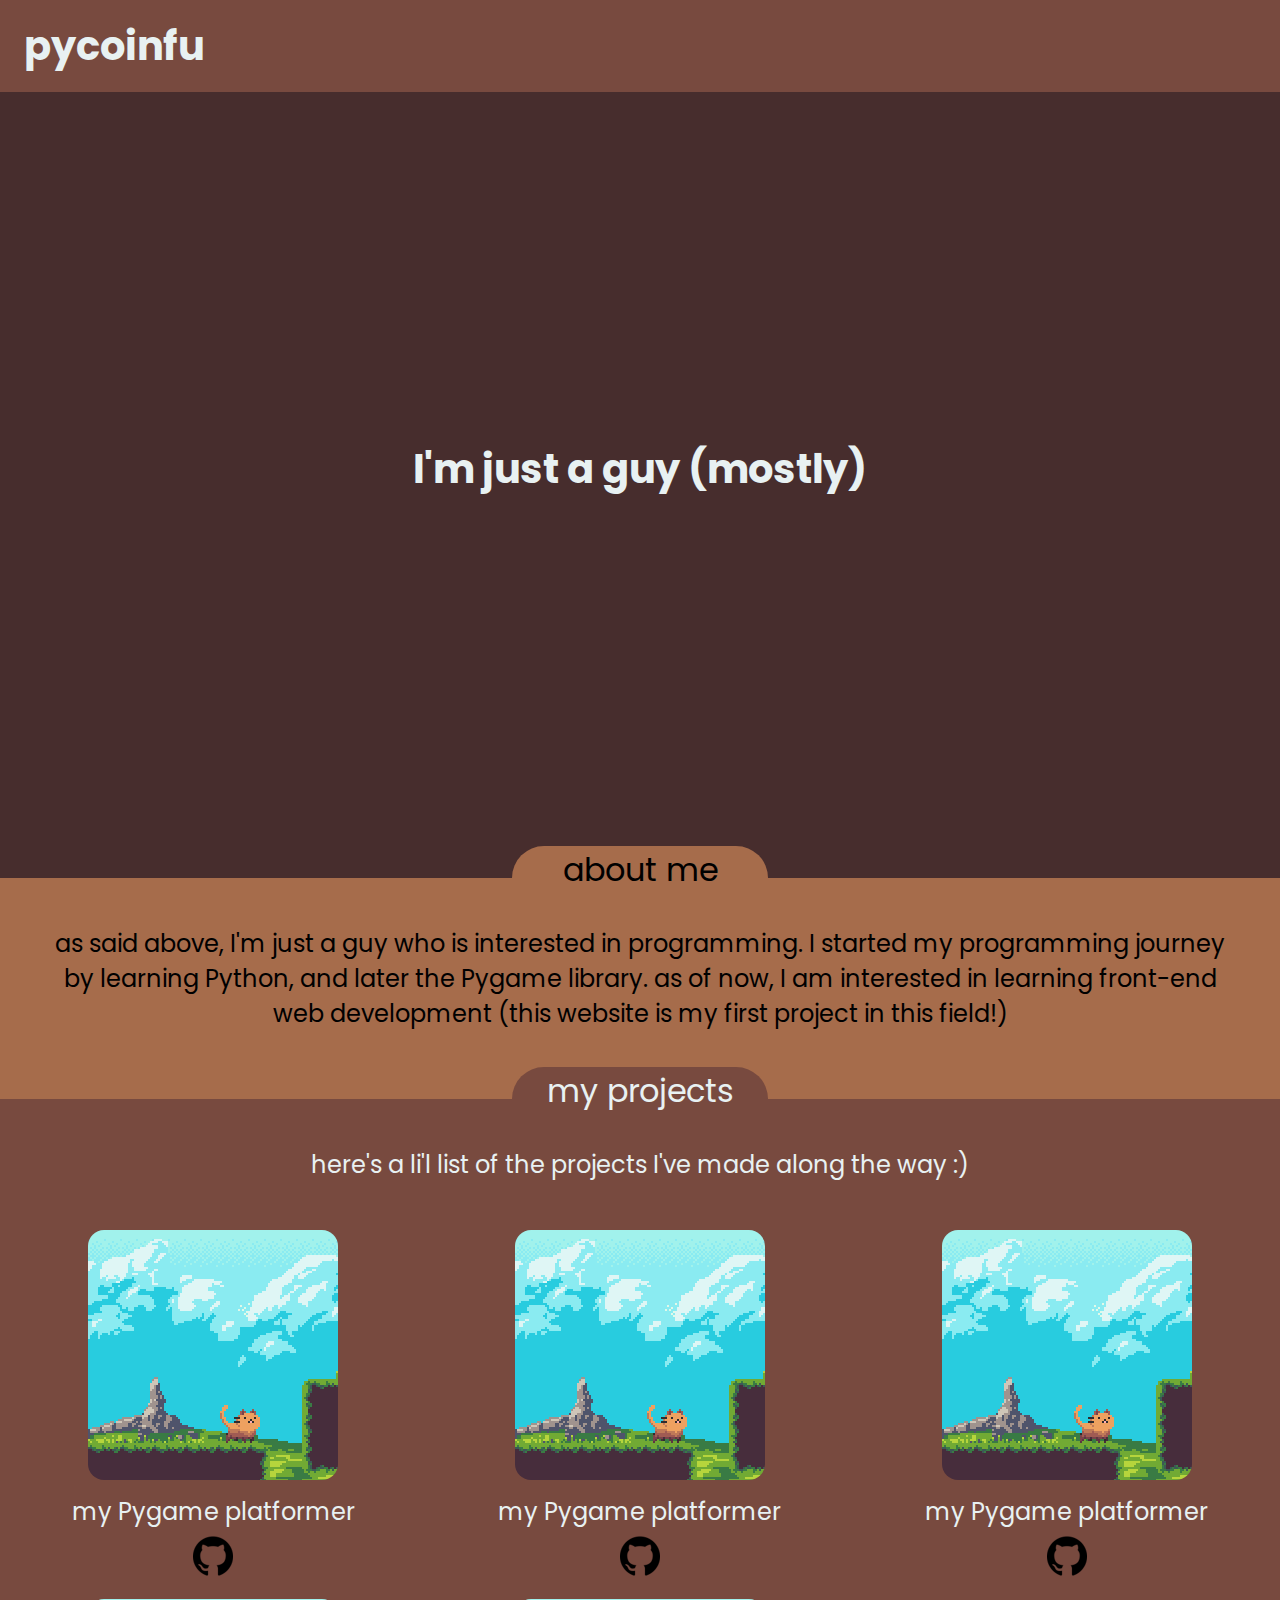
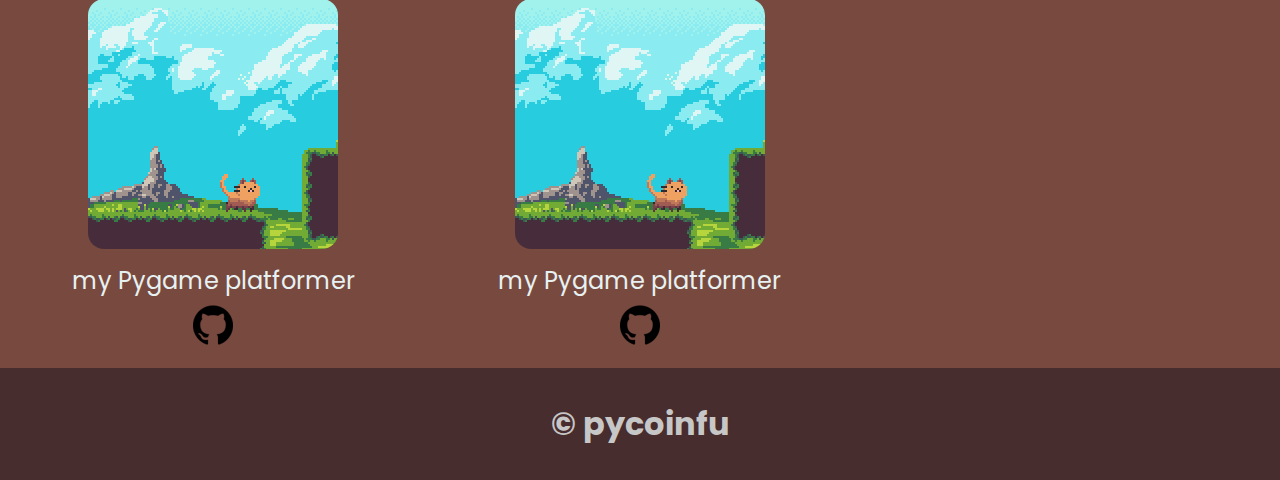
==== index.html @ e481c590 "final" ====
<!DOCTYPE html>
<html lang="en">
<head>
    <meta charset="UTF-8">
    <meta http-equiv="X-UA-Compatible" content="IE=edge">
    <meta name="viewport" content="width=device-width, initial-scale=1.0">
    <meta property="og:title" content="pycoinfu">
    <meta property="og:type" content="website">
    <meta property="og:url" content="http://disa.nekkl.org">
    <meta property="og:description" content="my personal website">
    <meta name="theme-color" content="#c3073f">
    <title>pycoinfu</title>
    <link rel="stylesheet" href="css/style.css">
</head>
<body>
    <section class="navbar">
        <div class="container">
            <a href="#" class="logo">pycoinfu</a>
        </div>
    </section>

    <section class="hero">
        <h1 class="hero-text">I'm just a guy (mostly)</h1>
    </section>

    <section class="about-me">
        <div class="section-header about-me-header">
            about me
        </div>
        <p class="about-me-text">
            as said above, I'm just a guy who is interested in programming.
            I started my programming journey by learning Python, and later the Pygame library.
            as of now, I am interested in learning front-end web development
            (this website is my first project in this field!)
        </p>
    </section>

    <section class="projects">
        <div class="section-header projects-header">
            my projects
        </div>
        <p class="projects-text">
            here's a li'l list of the projects I've made along the way :)
        </p>
        <ul class="project-list">
            <div class="project">
                <li>
                    <img class="project-image" src="assets/pygame-platformer.png" alt="Screenshot of pygame platformer">
                    <div class="project-title">my Pygame platformer</div>
                    <a href="https://github.com/pycoinfu/pygame_platformer">
                        <img class="github" src="assets/github.png" alt="Pygame Platformer on GitHub">
                    </a>
                    </div>
                </li>
            </div>
            <div class="project">
                <li>
                    <img class="project-image" src="assets/pygame-platformer.png" alt="Screenshot of pygame platformer">
                    <div class="project-title">my Pygame platformer</div>
                    <a href="https://github.com/pycoinfu/pygame_platformer">
                        <img class="github" src="assets/github.png" alt="Pygame Platformer on GitHub">
                    </a>
                </li>
            </div>
            <div class="project">
                <li>
                    <img class="project-image" src="assets/pygame-platformer.png" alt="Screenshot of pygame platformer">
                    <div class="project-title">my Pygame platformer</div>
                    <a href="https://github.com/pycoinfu/pygame_platformer">
                        <img class="github" src="assets/github.png" alt="Pygame Platformer on GitHub">
                    </a>
                </li>
            </div>
            <div class="project">
                <li>
                    <img class="project-image" src="assets/pygame-platformer.png" alt="Screenshot of pygame platformer">
                    <div class="project-title">my Pygame platformer</div>
                    <a href="https://github.com/pycoinfu/pygame_platformer">
                        <img class="github" src="assets/github.png" alt="Pygame Platformer on GitHub">
                    </a>
                </li>
            </div>
            <div class="project">
                <li>
                    <img class="project-image" src="assets/pygame-platformer.png" alt="Screenshot of pygame platformer">
                    <div class="project-title">my Pygame platformer</div>
                    <a href="https://github.com/pycoinfu/pygame_platformer">
                        <img class="github" src="assets/github.png" alt="Pygame Platformer on GitHub">
                    </a>
                </li>
            </div>
        </ul>
    </section>

    <section class="footer">
        <h1 class="footer-copyright">© pycoinfu</h1>
    </section>
</body>
</html>
---- css/style.css ----
@import url("https://fonts.googleapis.com/css2?family=Poppins:wght@400;700&display=swap");
:root {
  --background-color: #472D2D;
  --navbar-color: #784A3F;
  --text-color: #E8F1F2;
  --about-me-background-color: #A66C4B;
  --about-me-text-color: #000000;
  --projects-background-color: #784A3F;
  --projects-text-color: #E8F1F2;
  --footer-background-color: #472D2D;
  --footer-text-color: #c7c7c7;
}

body {
  background: var(--background-color);
  margin: 0;
  font-family: "Poppins";
}

body::-webkit-scrollbar {
  display: none;
}

section.navbar {
  background-color: var(--navbar-color);
  padding: 1em;
}
section.navbar .logo {
  margin: 0.2em;
  color: var(--text-color);
  text-decoration: none;
  font-size: 2.5em;
  font-weight: bold;
}

section.hero {
  margin: 10em 0%;
  display: flex;
  justify-content: center;
}
section.hero .hero-text {
  text-align: center;
  color: var(--text-color);
  font-size: 2.5em;
}

.section-header {
  text-align: center;
  font-size: 2em;
  border-radius: 1em;
  margin: auto;
  margin-bottom: -2em;
  padding-bottom: 1.5em;
  width: 8em;
}

section.about-me .about-me-header {
  background: var(--about-me-background-color);
}
section.about-me .about-me-text {
  text-align: center;
  background-color: var(--about-me-background-color);
  margin: 0;
  padding: 2em;
  padding-bottom: 3.5em;
  font-size: 1.5em;
  margin-bottom: -2em;
}

section.projects {
  color: var(--projects-text-color);
}
section.projects .projects-header {
  background: var(--projects-background-color);
}
section.projects .projects-text {
  text-align: center;
  background-color: var(--projects-background-color);
  margin: 0;
  padding: 2em;
  font-size: 1.5em;
}
section.projects ul.project-list {
  margin: 0;
  padding: 0;
  background: var(--projects-background-color);
  list-style-type: none;
}
section.projects ul.project-list .project {
  text-align: center;
  padding-bottom: 1em;
  width: 100%;
}
section.projects ul.project-list .project img.project-image {
  border-radius: 1em;
  display: inline;
  margin-left: auto;
  margin-right: auto;
}
section.projects ul.project-list .project .project-title {
  font-size: 1.5em;
  text-align: center;
  padding: 0.3em 0;
}
section.projects ul.project-list .project .github {
  display: inline;
}

section.footer {
  background: var(--footer-background-color);
  text-align: center;
  color: var(--footer-text-color);
}
section.footer .footer-copyright {
  margin: 0;
  padding: 1em;
}

@media (min-width: 596px) and (orientation: landscape) {
  ul.project-list {
    display: grid;
    grid-template-columns: repeat(3, 1fr);
  }
  section.hero {
    margin: 20em 0;
  }
}/*# sourceMappingURL=style.css.map */
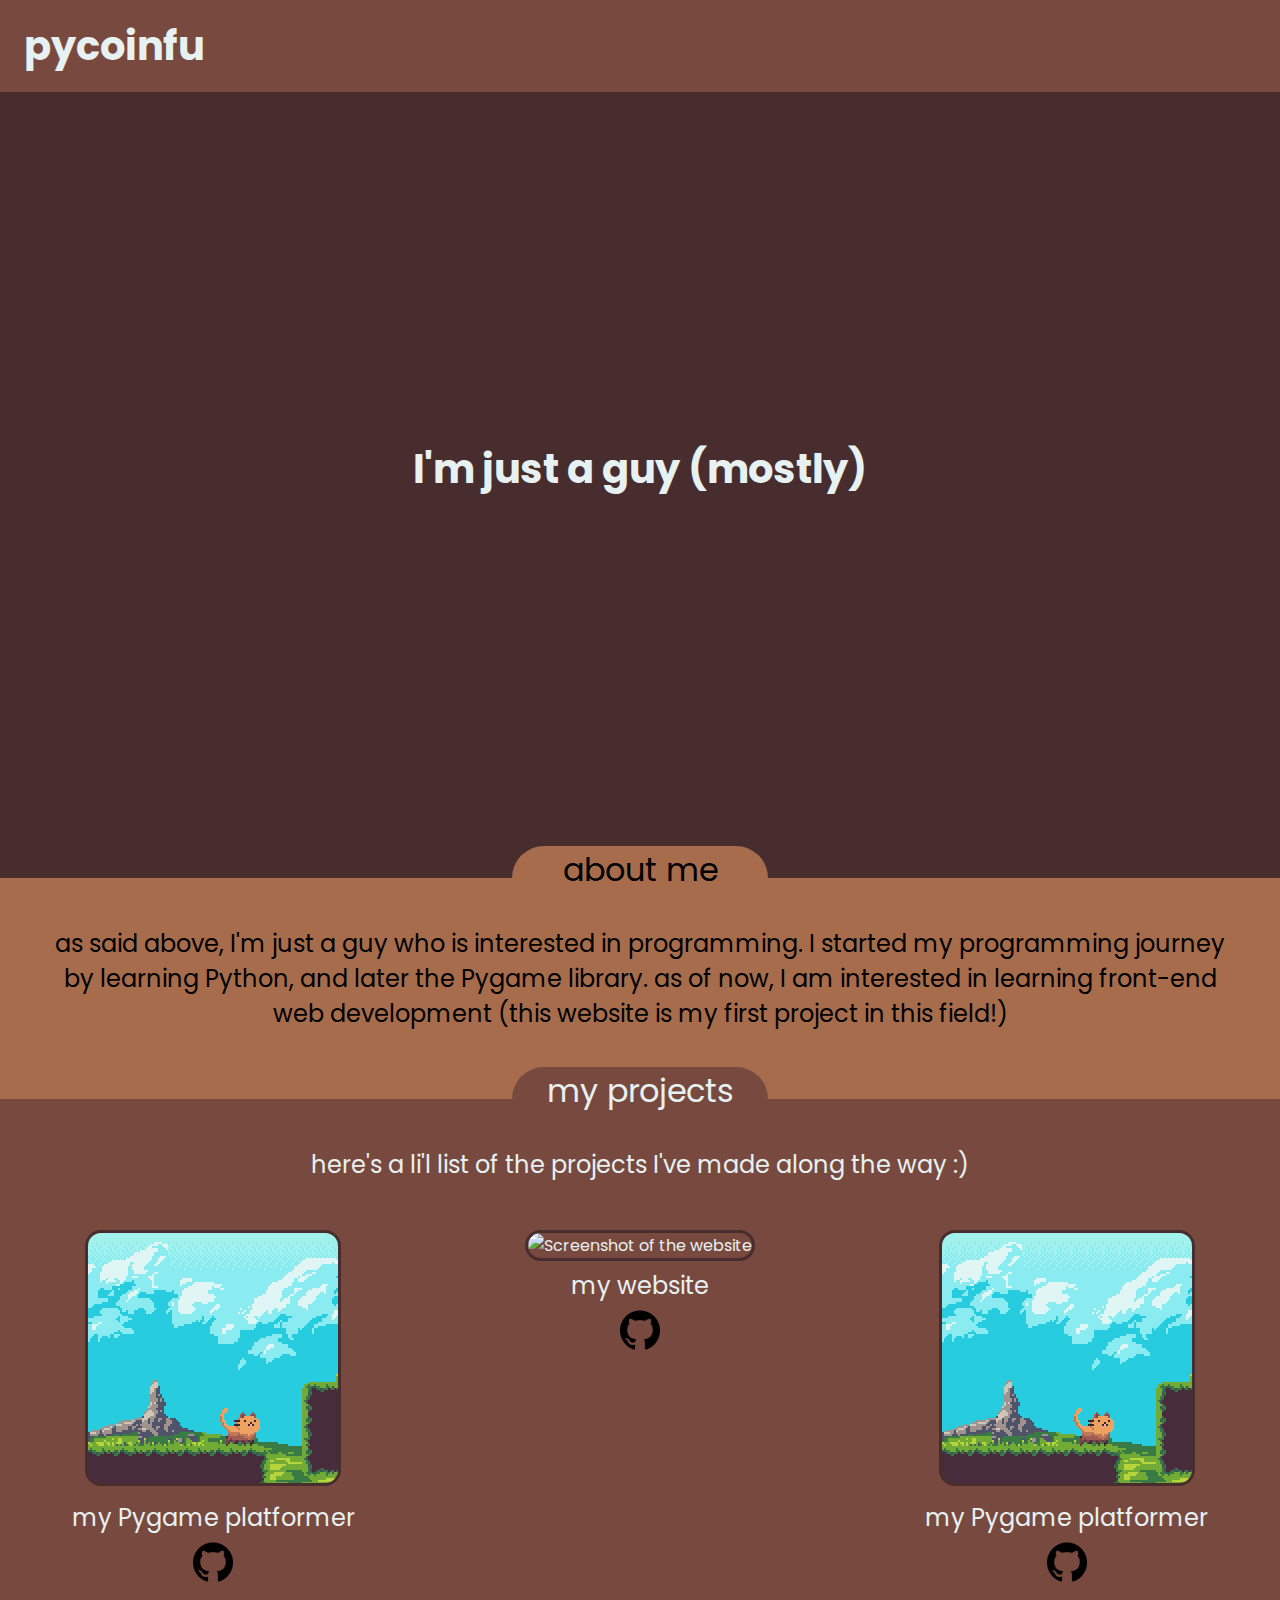
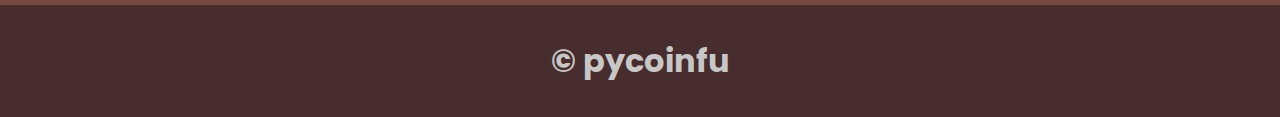
==== commit a1555778: "added image borders" ====
--- a/index.html
+++ b/index.html
@@ -55,28 +55,10 @@
             </div>
             <div class="project">
                 <li>
-                    <img class="project-image" src="assets/pygame-platformer.png" alt="Screenshot of pygame platformer">
-                    <div class="project-title">my Pygame platformer</div>
-                    <a href="https://github.com/pycoinfu/pygame_platformer">
-                        <img class="github" src="assets/github.png" alt="Pygame Platformer on GitHub">
-                    </a>
-                </li>
-            </div>
-            <div class="project">
-                <li>
-                    <img class="project-image" src="assets/pygame-platformer.png" alt="Screenshot of pygame platformer">
-                    <div class="project-title">my Pygame platformer</div>
-                    <a href="https://github.com/pycoinfu/pygame_platformer">
-                        <img class="github" src="assets/github.png" alt="Pygame Platformer on GitHub">
-                    </a>
-                </li>
-            </div>
-            <div class="project">
-                <li>
-                    <img class="project-image" src="assets/pygame-platformer.png" alt="Screenshot of pygame platformer">
-                    <div class="project-title">my Pygame platformer</div>
-                    <a href="https://github.com/pycoinfu/pygame_platformer">
-                        <img class="github" src="assets/github.png" alt="Pygame Platformer on GitHub">
+                    <img class="project-image" src="assets/website.png" alt="Screenshot of the website">
+                    <div class="project-title">my website</div>
+                    <a href="https://github.com/pycoinfu/disa.nekkl.org">
+                        <img class="github" src="assets/github.png" alt="My Website on GitHub">
                     </a>
                 </li>
             </div>
--- a/css/style.css
+++ b/css/style.css
@@ -92,6 +92,7 @@
   width: 100%;
 }
 section.projects ul.project-list .project img.project-image {
+  border: var(--footer-background-color) solid 0.2em;
   border-radius: 1em;
   display: inline;
   margin-left: auto;
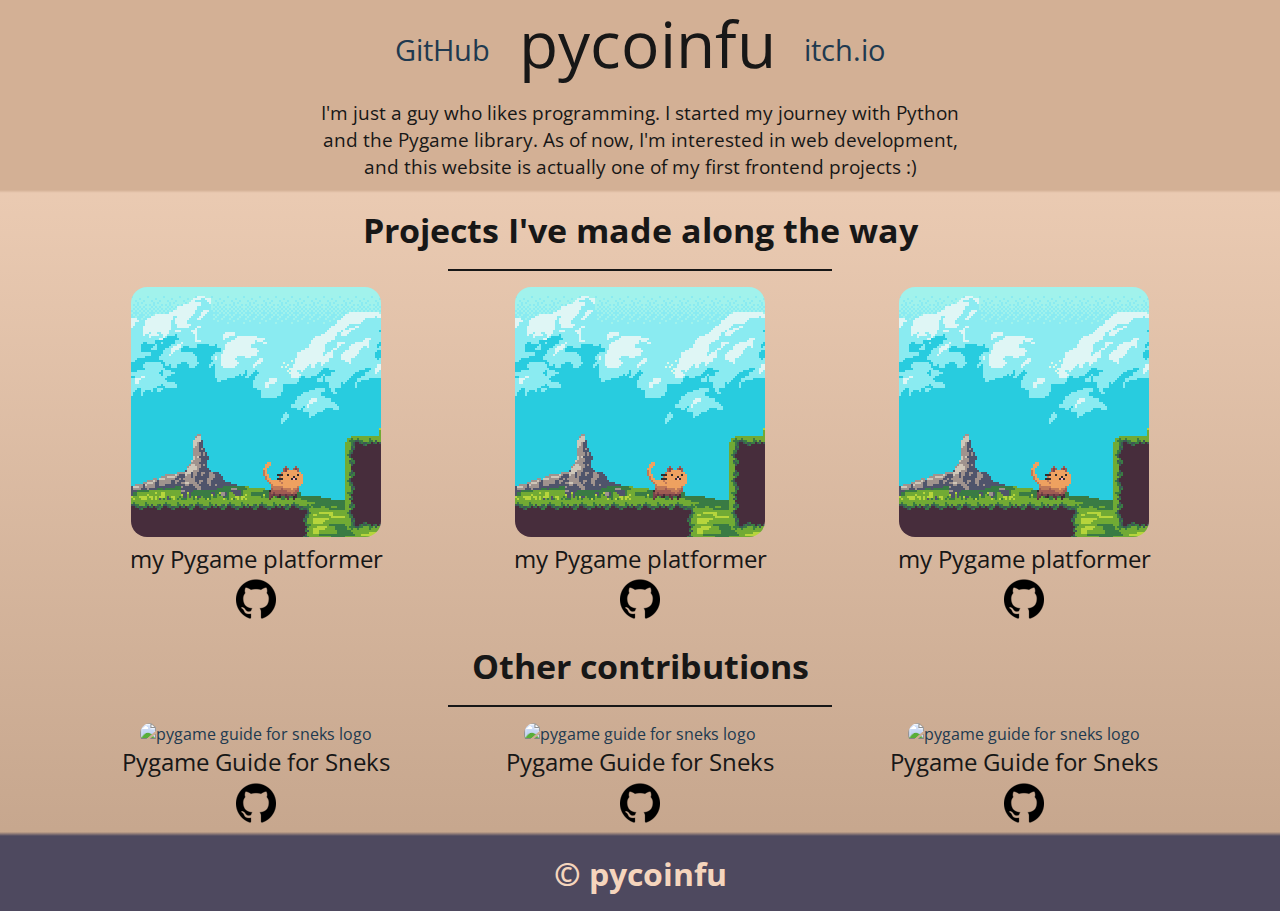
==== commit fcd77d67: "changed everything" ====
--- a/index.html
+++ b/index.html
@@ -4,78 +4,115 @@
     <meta charset="UTF-8">
     <meta http-equiv="X-UA-Compatible" content="IE=edge">
     <meta name="viewport" content="width=device-width, initial-scale=1.0">
-    <meta property="og:title" content="pycoinfu">
+    <meta property="og:title" content="pycoinfu (disa)">
     <meta property="og:type" content="website">
     <meta property="og:url" content="http://disa.nekkl.org">
     <meta property="og:description" content="my personal website">
-    <meta name="theme-color" content="#c3073f">
-    <title>pycoinfu</title>
+    <meta name="theme-color" content="#20394f">
+    <title>pycoinfu (disa)</title>
     <link rel="stylesheet" href="css/style.css">
+    <link rel="icon" type="image/x-icon" href="assets/favicon.png">
 </head>
 <body>
-    <section class="navbar">
-        <div class="container">
-            <a href="#" class="logo">pycoinfu</a>
-        </div>
-    </section>
-
-    <section class="hero">
-        <h1 class="hero-text">I'm just a guy (mostly)</h1>
-    </section>
-
-    <section class="about-me">
-        <div class="section-header about-me-header">
-            about me
-        </div>
-        <p class="about-me-text">
-            as said above, I'm just a guy who is interested in programming.
-            I started my programming journey by learning Python, and later the Pygame library.
-            as of now, I am interested in learning front-end web development
-            (this website is my first project in this field!)
+    <section class="header">
+        <nav>
+            <ul class="navbar">
+                <div class="navbar-btn">
+                    <li>
+                        <a href="https://github.com/pycoinfu">GitHub</a>
+                    </li>
+                </div>
+                <div class="logo">
+                    <li>pycoinfu</li>
+                </div>
+                <div class="navbar-btn">
+                    <li>
+                        <a href="https://coinfu.itch.io/">itch.io</a>
+                    </li>
+                </div>
+            </ul>
+        </nav>
+        <p class="about-me">
+            I'm just a guy who likes programming.
+            I started my journey with Python and the Pygame library.
+            As of now, I'm interested in web development,
+            and this website is actually one of my first frontend projects :)
         </p>
     </section>
-
+    <div class="navbar-transition"></div>
     <section class="projects">
-        <div class="section-header projects-header">
-            my projects
-        </div>
-        <p class="projects-text">
-            here's a li'l list of the projects I've made along the way :)
-        </p>
-        <ul class="project-list">
+        <h1>Projects I've made along the way</h1>
+        <hr>
+        <ul class="projects">
             <div class="project">
                 <li>
-                    <img class="project-image" src="assets/pygame-platformer.png" alt="Screenshot of pygame platformer">
-                    <div class="project-title">my Pygame platformer</div>
+                    <img src="assets/pygame-platformer.png" alt="picture of my pygame platformer" class="project-img">
+                    <p class="project-description">my Pygame platformer</p>
                     <a href="https://github.com/pycoinfu/pygame_platformer">
-                        <img class="github" src="assets/github.png" alt="Pygame Platformer on GitHub">
-                    </a>
-                    </div>
-                </li>
-            </div>
-            <div class="project">
-                <li>
-                    <img class="project-image" src="assets/website.png" alt="Screenshot of the website">
-                    <div class="project-title">my website</div>
-                    <a href="https://github.com/pycoinfu/disa.nekkl.org">
-                        <img class="github" src="assets/github.png" alt="My Website on GitHub">
+                        <img src="assets/github.png" alt="github link" class="github">
                     </a>
                 </li>
             </div>
             <div class="project">
                 <li>
-                    <img class="project-image" src="assets/pygame-platformer.png" alt="Screenshot of pygame platformer">
-                    <div class="project-title">my Pygame platformer</div>
+                    <img src="assets/pygame-platformer.png" alt="picture of my pygame platformer" class="project-img">
+                    <p class="project-description">my Pygame platformer</p>
                     <a href="https://github.com/pycoinfu/pygame_platformer">
-                        <img class="github" src="assets/github.png" alt="Pygame Platformer on GitHub">
+                        <img src="assets/github.png" alt="github link" class="github">
+                    </a>
+                </li>
+            </div>
+            <div class="project">
+                <li>
+                    <img src="assets/pygame-platformer.png" alt="picture of my pygame platformer" class="project-img">
+                    <p class="project-description">my Pygame platformer</p>
+                    <a href="https://github.com/pycoinfu/pygame_platformer">
+                        <img src="assets/github.png" alt="github link" class="github">
+                    </a>
+                </li>
+            </div>
+        </ul>
+        <h1>Other contributions</h1>
+        <hr>
+        <ul class="projects">
+            <div class="project">
+                <li>
+                    <a href="https://pygame-guide-for-sneks.github.io/">
+                        <img width="250" src="assets/pgfs.png" alt="pygame guide for sneks logo" class="project-img">
+                    </a>
+                    <p class="project-description">Pygame Guide for Sneks</p>
+                    <a href="https://github.com/pygame-guide-for-sneks/pygame-guide-for-sneks.github.io">
+                        <img src="assets/github.png" alt="github link" class="github">
+                    </a>
+                </li>
+            </div>
+            <div class="project">
+                <li>
+                    <a href="https://pygame-guide-for-sneks.github.io/">
+                        <img width="250" src="assets/pgfs.png" alt="pygame guide for sneks logo" class="project-img">
+                    </a>
+                    <p class="project-description">Pygame Guide for Sneks</p>
+                    <a href="https://github.com/pygame-guide-for-sneks/pygame-guide-for-sneks.github.io">
+                        <img src="assets/github.png" alt="github link" class="github">
+                    </a>
+                </li>
+            </div>
+            <div class="project">
+                <li>
+                    <a href="https://pygame-guide-for-sneks.github.io/">
+                        <img width="250" src="assets/pgfs.png" alt="pygame guide for sneks logo" class="project-img">
+                    </a>
+                    <p class="project-description">Pygame Guide for Sneks</p>
+                    <a href="https://github.com/pygame-guide-for-sneks/pygame-guide-for-sneks.github.io">
+                        <img src="assets/github.png" alt="github link" class="github">
                     </a>
                 </li>
             </div>
         </ul>
     </section>
-
-    <section class="footer">
-        <h1 class="footer-copyright">© pycoinfu</h1>
-    </section>
+    <div class="footer-transition"></div>
+    <footer>
+        <h1 class="copyright">© pycoinfu</h1>
+    </footer>
 </body>
 </html>--- a/css/style.css
+++ b/css/style.css
@@ -1,128 +1,125 @@
-@import url("https://fonts.googleapis.com/css2?family=Poppins:wght@400;700&display=swap");
+@import url("https://fonts.googleapis.com/css2?family=Open+Sans:wght@300;600&display=swap");
 :root {
-  --background-color: #472D2D;
-  --navbar-color: #784A3F;
-  --text-color: #E8F1F2;
-  --about-me-background-color: #A66C4B;
-  --about-me-text-color: #000000;
-  --projects-background-color: #784A3F;
-  --projects-text-color: #E8F1F2;
-  --footer-background-color: #472D2D;
-  --footer-text-color: #c7c7c7;
+  --background-color-1: #f5d5bd;
+  --background-color-2: #c3a38a;
+  --header-color: #d3b095;
+  --text-color: #171717;
+  --link-color: #20394f;
+  --footer-color: #4e495f;
 }
 
 body {
-  background: var(--background-color);
   margin: 0;
-  font-family: "Poppins";
+  font-family: "Open Sans";
+  color: var(--text-color);
+  background-attachment: fixed !important;
+  background: linear-gradient(var(--background-color-1), var(--background-color-2));
 }
 
-body::-webkit-scrollbar {
-  display: none;
+hr {
+  height: 2px;
+  width: 60%;
+  background-color: var(--text-color);
+  border: none;
 }
 
-section.navbar {
-  background-color: var(--navbar-color);
-  padding: 1em;
-}
-section.navbar .logo {
-  margin: 0.2em;
-  color: var(--text-color);
+a {
   text-decoration: none;
-  font-size: 2.5em;
-  font-weight: bold;
+  color: var(--link-color);
 }
 
-section.hero {
-  margin: 10em 0%;
+section.header {
+  background: var(--header-color);
+  text-align: center;
+}
+section.header nav .logo {
+  margin: 0em;
+  font-size: 2em;
+  text-align: center;
+}
+section.header nav ul.navbar {
+  margin: 0;
+  padding: 0;
+  list-style-type: none;
   display: flex;
   justify-content: center;
 }
-section.hero .hero-text {
-  text-align: center;
-  color: var(--text-color);
-  font-size: 2.5em;
+section.header nav ul.navbar .navbar-btn {
+  padding: 0.1em 0em;
+  font-size: 1.8em;
+}
+section.header p.about-me {
+  margin: 0 auto;
+  padding: 0 0 0.5em;
+  max-width: 50%;
+  font-size: 1.2em;
 }
 
-.section-header {
-  text-align: center;
-  font-size: 2em;
-  border-radius: 1em;
-  margin: auto;
-  margin-bottom: -2em;
-  padding-bottom: 1.5em;
-  width: 8em;
-}
-
-section.about-me .about-me-header {
-  background: var(--about-me-background-color);
-}
-section.about-me .about-me-text {
-  text-align: center;
-  background-color: var(--about-me-background-color);
-  margin: 0;
-  padding: 2em;
-  padding-bottom: 3.5em;
-  font-size: 1.5em;
-  margin-bottom: -2em;
+.navbar-transition {
+  height: 0.2em;
+  background: linear-gradient(var(--header-color), #ebcbb3);
 }
 
 section.projects {
-  color: var(--projects-text-color);
+  text-align: center;
 }
-section.projects .projects-header {
-  background: var(--projects-background-color);
+section.projects h1 {
+  margin: 0.4em;
+  font-size: 2.1em;
 }
-section.projects .projects-text {
+section.projects ul.projects {
+  padding: 0;
+}
+section.projects ul.projects .project {
+  list-style-type: none;
   text-align: center;
-  background-color: var(--projects-background-color);
-  margin: 0;
-  padding: 2em;
-  font-size: 1.5em;
-}
-section.projects ul.project-list {
-  margin: 0;
-  padding: 0;
-  background: var(--projects-background-color);
-  list-style-type: none;
-}
-section.projects ul.project-list .project {
-  text-align: center;
-  padding-bottom: 1em;
   width: 100%;
 }
-section.projects ul.project-list .project img.project-image {
-  border: var(--footer-background-color) solid 0.2em;
+section.projects ul.projects .project img.project-img {
   border-radius: 1em;
   display: inline;
   margin-left: auto;
   margin-right: auto;
 }
-section.projects ul.project-list .project .project-title {
+section.projects ul.projects .project p.project-description {
+  margin: 0;
   font-size: 1.5em;
-  text-align: center;
-  padding: 0.3em 0;
 }
-section.projects ul.project-list .project .github {
-  display: inline;
+section.projects ul.projects .project img.github {
+  padding: 0.3em;
 }
 
-section.footer {
-  background: var(--footer-background-color);
-  text-align: center;
-  color: var(--footer-text-color);
-}
-section.footer .footer-copyright {
-  margin: 0;
-  padding: 1em;
+.footer-transition {
+  height: 0.2em;
+  background: linear-gradient(var(--background-color-2), var(--footer-color));
 }
 
+footer {
+  padding: 1em;
+  background: var(--footer-color);
+  text-align: center;
+}
+footer h1.copyright {
+  margin: 0;
+  color: var(--background-color-1);
+}
+
+@media (min-width: 530px) {
+  .logo {
+    font-size: 4em !important;
+  }
+  .navbar-btn {
+    padding: 1.05em 1em !important;
+  }
+}
 @media (min-width: 596px) and (orientation: landscape) {
-  ul.project-list {
+  hr {
+    width: 30%;
+    margin: 1em auto;
+  }
+  ul.projects {
     display: grid;
     grid-template-columns: repeat(3, 1fr);
-  }
-  section.hero {
-    margin: 20em 0;
+    margin: 0 4em;
   }
 }/*# sourceMappingURL=style.css.map */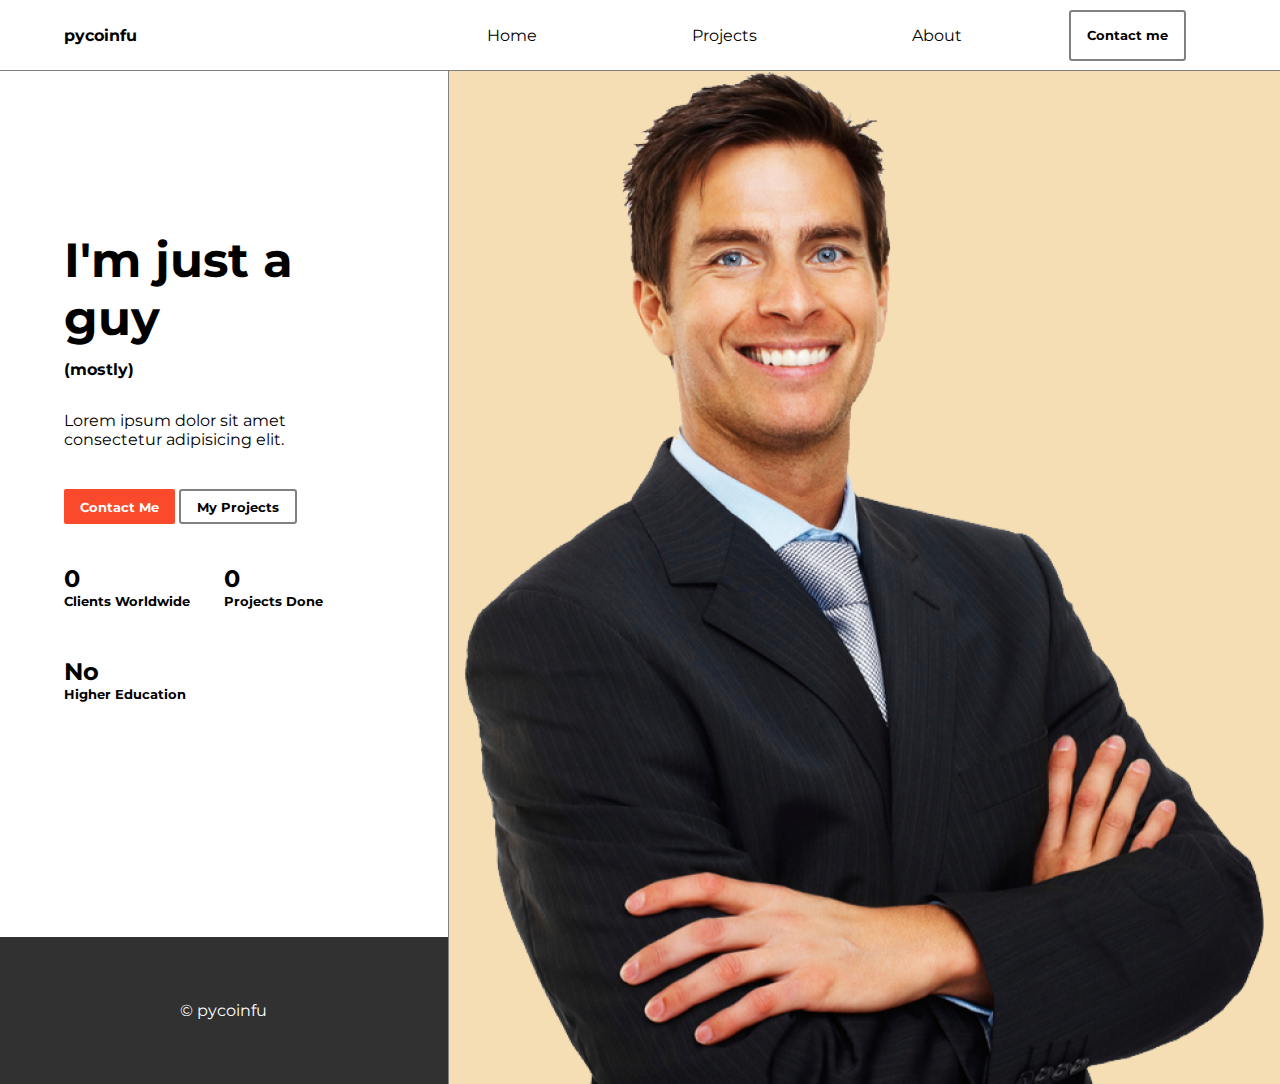
==== commit dfe4e4a0: "new website" ====
--- a/index.html
+++ b/index.html
@@ -4,115 +4,51 @@
     <meta charset="UTF-8">
     <meta http-equiv="X-UA-Compatible" content="IE=edge">
     <meta name="viewport" content="width=device-width, initial-scale=1.0">
-    <meta property="og:title" content="pycoinfu (disa)">
-    <meta property="og:type" content="website">
-    <meta property="og:url" content="http://disa.nekkl.org">
-    <meta property="og:description" content="my personal website">
-    <meta name="theme-color" content="#20394f">
     <title>pycoinfu (disa)</title>
     <link rel="stylesheet" href="css/style.css">
-    <link rel="icon" type="image/x-icon" href="assets/favicon.png">
 </head>
 <body>
-    <section class="header">
+    <div class="navbar">
+        <div class="logo"><a href="#">pycoinfu</a></div>
         <nav>
-            <ul class="navbar">
-                <div class="navbar-btn">
-                    <li>
-                        <a href="https://github.com/pycoinfu">GitHub</a>
-                    </li>
+            <a href="#">Home</a>
+            <a href="#">Projects</a>
+            <a href="#">About</a>
+            <button class="border-btn">Contact me</button>
+        </nav>
+    </div>
+    <main>
+        <div class="main-left">
+            <div class="main-left-content">
+                <h1>I'm just a guy</h1>
+                <h4>(mostly)</h4>
+                <p class="main-text">Lorem ipsum dolor sit amet consectetur adipisicing elit.</p>
+                <button class="contact-btn-main">Contact Me</button>
+                <button class="border-btn projects-btn"> My Projects</button>
+                <div class="stats-container">
+                    <div class="stat">
+                        <h2>0</h2>
+                        <h5>Clients Worldwide</h5>
+                    </div>
+                    <div class="stat">
+                        <h2>0</h2>
+                        <h5>Projects Done</h5>
+                    </div>
+                    <div class="stat">
+                        <h2>No</h2>
+                        <h5>Higher Education</h5>
+                    </div>
                 </div>
-                <div class="logo">
-                    <li>pycoinfu</li>
-                </div>
-                <div class="navbar-btn">
-                    <li>
-                        <a href="https://coinfu.itch.io/">itch.io</a>
-                    </li>
-                </div>
-            </ul>
-        </nav>
-        <p class="about-me">
-            I'm just a guy who likes programming.
-            I started my journey with Python and the Pygame library.
-            As of now, I'm interested in web development,
-            and this website is actually one of my first frontend projects :)
-        </p>
-    </section>
-    <div class="navbar-transition"></div>
-    <section class="projects">
-        <h1>Projects I've made along the way</h1>
-        <hr>
-        <ul class="projects">
-            <div class="project">
-                <li>
-                    <img src="assets/pygame-platformer.png" alt="picture of my pygame platformer" class="project-img">
-                    <p class="project-description">my Pygame platformer</p>
-                    <a href="https://github.com/pycoinfu/pygame_platformer">
-                        <img src="assets/github.png" alt="github link" class="github">
-                    </a>
-                </li>
             </div>
-            <div class="project">
-                <li>
-                    <img src="assets/pygame-platformer.png" alt="picture of my pygame platformer" class="project-img">
-                    <p class="project-description">my Pygame platformer</p>
-                    <a href="https://github.com/pycoinfu/pygame_platformer">
-                        <img src="assets/github.png" alt="github link" class="github">
-                    </a>
-                </li>
-            </div>
-            <div class="project">
-                <li>
-                    <img src="assets/pygame-platformer.png" alt="picture of my pygame platformer" class="project-img">
-                    <p class="project-description">my Pygame platformer</p>
-                    <a href="https://github.com/pycoinfu/pygame_platformer">
-                        <img src="assets/github.png" alt="github link" class="github">
-                    </a>
-                </li>
-            </div>
-        </ul>
-        <h1>Other contributions</h1>
-        <hr>
-        <ul class="projects">
-            <div class="project">
-                <li>
-                    <a href="https://pygame-guide-for-sneks.github.io/">
-                        <img width="250" src="assets/pgfs.png" alt="pygame guide for sneks logo" class="project-img">
-                    </a>
-                    <p class="project-description">Pygame Guide for Sneks</p>
-                    <a href="https://github.com/pygame-guide-for-sneks/pygame-guide-for-sneks.github.io">
-                        <img src="assets/github.png" alt="github link" class="github">
-                    </a>
-                </li>
-            </div>
-            <div class="project">
-                <li>
-                    <a href="https://pygame-guide-for-sneks.github.io/">
-                        <img width="250" src="assets/pgfs.png" alt="pygame guide for sneks logo" class="project-img">
-                    </a>
-                    <p class="project-description">Pygame Guide for Sneks</p>
-                    <a href="https://github.com/pygame-guide-for-sneks/pygame-guide-for-sneks.github.io">
-                        <img src="assets/github.png" alt="github link" class="github">
-                    </a>
-                </li>
-            </div>
-            <div class="project">
-                <li>
-                    <a href="https://pygame-guide-for-sneks.github.io/">
-                        <img width="250" src="assets/pgfs.png" alt="pygame guide for sneks logo" class="project-img">
-                    </a>
-                    <p class="project-description">Pygame Guide for Sneks</p>
-                    <a href="https://github.com/pygame-guide-for-sneks/pygame-guide-for-sneks.github.io">
-                        <img src="assets/github.png" alt="github link" class="github">
-                    </a>
-                </li>
-            </div>
-        </ul>
-    </section>
-    <div class="footer-transition"></div>
-    <footer>
-        <h1 class="copyright">© pycoinfu</h1>
-    </footer>
+
+            <footer>
+                © pycoinfu
+            </footer>
+        </div>
+        <div class="main-right">
+            <!-- <h2>this is me irl (real)</h2> -->
+            <div class="background"></div>
+        </div>
+    </main>
 </body>
 </html>--- a/css/style.css
+++ b/css/style.css
@@ -1,125 +1,155 @@
-@import url("https://fonts.googleapis.com/css2?family=Open+Sans:wght@300;600&display=swap");
+@import url("https://fonts.googleapis.com/css2?family=Montserrat&display=swap");
+* {
+  margin: 0;
+}
+
 :root {
-  --background-color-1: #f5d5bd;
-  --background-color-2: #c3a38a;
-  --header-color: #d3b095;
-  --text-color: #171717;
-  --link-color: #20394f;
-  --footer-color: #4e495f;
+  --color-nav-border: gray;
+  --color-text: black;
 }
 
 body {
-  margin: 0;
-  font-family: "Open Sans";
-  color: var(--text-color);
-  background-attachment: fixed !important;
-  background: linear-gradient(var(--background-color-1), var(--background-color-2));
+  font-family: "Montserrat", "Segoe UI", Tahoma, Geneva, Verdana, sans-serif;
 }
 
-hr {
-  height: 2px;
-  width: 60%;
-  background-color: var(--text-color);
-  border: none;
+::-webkit-scrollbar {
+  display: none;
 }
 
 a {
   text-decoration: none;
-  color: var(--link-color);
 }
 
-section.header {
-  background: var(--header-color);
-  text-align: center;
-}
-section.header nav .logo {
-  margin: 0em;
-  font-size: 2em;
-  text-align: center;
-}
-section.header nav ul.navbar {
-  margin: 0;
-  padding: 0;
-  list-style-type: none;
-  display: flex;
-  justify-content: center;
-}
-section.header nav ul.navbar .navbar-btn {
-  padding: 0.1em 0em;
-  font-size: 1.8em;
-}
-section.header p.about-me {
-  margin: 0 auto;
-  padding: 0 0 0.5em;
-  max-width: 50%;
-  font-size: 1.2em;
+button.border-btn {
+  background: none;
+  border: 2px solid var(--color-nav-border);
+  border-radius: 0.2rem;
+  font-family: "Montserrat";
+  font-weight: bold;
+  margin: -1rem 0;
+  padding: 0 1rem;
+  cursor: pointer;
+  transition: 0.5s;
 }
 
-.navbar-transition {
-  height: 0.2em;
-  background: linear-gradient(var(--header-color), #ebcbb3);
+button.border-btn:hover {
+  padding: 0 2rem;
 }
 
-section.projects {
-  text-align: center;
+.navbar {
+  display: flex;
+  border-bottom: 1px solid var(--color-nav-border);
+  padding: 1.6rem 4rem;
 }
-section.projects h1 {
-  margin: 0.4em;
-  font-size: 2.1em;
+.navbar .logo {
+  flex-basis: 30%;
 }
-section.projects ul.projects {
-  padding: 0;
+.navbar .logo a {
+  color: var(--color-text);
+  font-weight: bold;
+  transition: 0.5s;
 }
-section.projects ul.projects .project {
-  list-style-type: none;
-  text-align: center;
-  width: 100%;
+.navbar .logo a:hover {
+  font-size: large;
 }
-section.projects ul.projects .project img.project-img {
-  border-radius: 1em;
-  display: inline;
-  margin-left: auto;
-  margin-right: auto;
+.navbar nav {
+  display: flex;
+  justify-content: space-around;
+  color: var(--color-text);
+  flex-basis: 70%;
 }
-section.projects ul.projects .project p.project-description {
-  margin: 0;
-  font-size: 1.5em;
+.navbar nav a {
+  color: var(--color-text);
+  margin: 0 3rem;
+  transition: 0.5s;
 }
-section.projects ul.projects .project img.github {
-  padding: 0.3em;
+.navbar nav a:hover {
+  font-size: 1.1rem;
+  font-weight: bold;
 }
 
-.footer-transition {
-  height: 0.2em;
-  background: linear-gradient(var(--background-color-2), var(--footer-color));
+main {
+  display: flex;
+}
+main .main-left {
+  flex-basis: 35%;
+}
+main .main-left .main-left-content {
+  padding: 10rem 4rem;
+  padding-bottom: 13.2rem;
+}
+main .main-left .main-left-content h1 {
+  font-size: 3rem;
+}
+main .main-left .main-left-content h4 {
+  margin-top: 0.8rem;
+  margin-bottom: 2rem;
+}
+main .main-left .main-left-content p.main-text {
+  margin-bottom: 2.5rem;
+}
+main .main-left .main-left-content button.contact-btn-main {
+  margin-bottom: 1rem;
+  padding: 0.6rem 1rem;
+  border: none;
+  border-radius: 2px;
+  background: rgb(250, 74, 43);
+  color: white;
+  font-weight: bold;
+  font-family: "Montserrat";
+  cursor: pointer;
+  transition: 0.5s;
+}
+main .main-left .main-left-content button.contact-btn-main:hover {
+  padding: 0.6rem 2rem;
+}
+main .main-left .main-left-content button.projects-btn {
+  margin-bottom: 1rem;
+  padding: 0.48rem 1rem;
+  transition: 0.5s;
+}
+main .main-left .main-left-content button.projects-btn:hover {
+  padding: 0.48rem 2rem;
+}
+main .main-left .main-left-content .stats-container {
+  display: grid;
+  grid-template-columns: repeat(2, 1fr);
+}
+main .main-left .main-left-content .stats-container .stat {
+  margin: 1.5rem 0;
+}
+main footer {
+  padding: 4rem;
+  text-align: center;
+  color: white;
+  background: rgb(49, 49, 49);
+}
+main .main-right {
+  flex-basis: 65%;
+  background-color: wheat;
+  background-image: url("../assets/guy.png");
+  background-repeat: no-repeat;
+  background-position: top;
+  border-left: 1px solid var(--color-nav-border);
+}
+main .main-right h2 {
+  text-align: right;
 }
 
-footer {
-  padding: 1em;
-  background: var(--footer-color);
-  text-align: center;
-}
-footer h1.copyright {
-  margin: 0;
-  color: var(--background-color-1);
-}
-
-@media (min-width: 530px) {
-  .logo {
-    font-size: 4em !important;
-  }
-  .navbar-btn {
-    padding: 1.05em 1em !important;
+@media screen and (max-width: 870px) {
+  .main-left-content {
+    padding: 3rem !important;
+    padding-bottom: 13.2rem !important;
   }
 }
-@media (min-width: 596px) and (orientation: landscape) {
-  hr {
-    width: 30%;
-    margin: 1em auto;
+@media screen and (max-width: 728px) {
+  main {
+    display: block;
   }
-  ul.projects {
-    display: grid;
-    grid-template-columns: repeat(3, 1fr);
-    margin: 0 4em;
+  .main-right {
+    display: none;
+  }
+  nav {
+    display: none !important;
   }
 }/*# sourceMappingURL=style.css.map */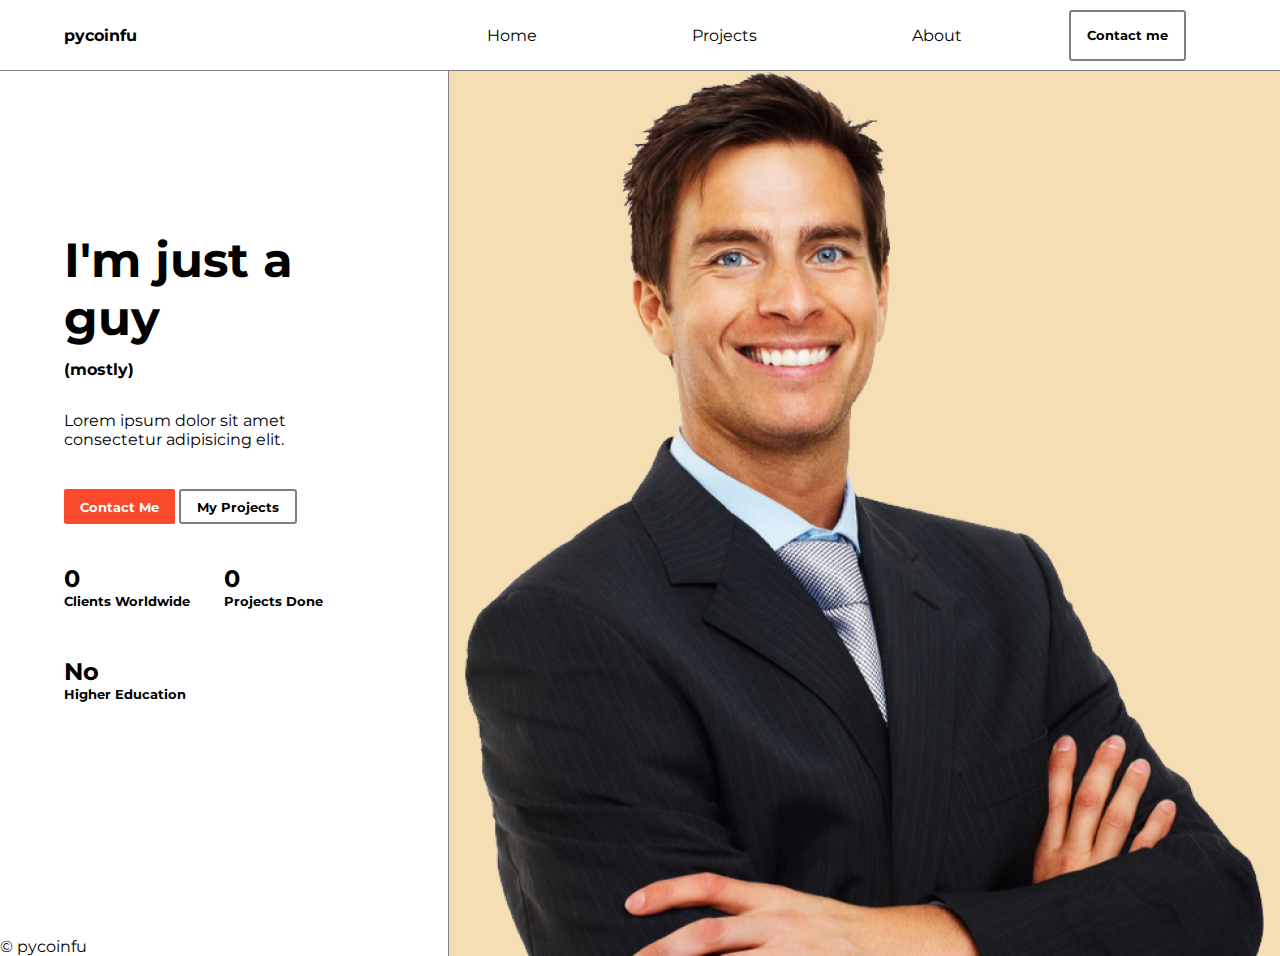
==== commit acda35b8: "added about.html" ====
--- a/index.html
+++ b/index.html
@@ -4,8 +4,13 @@
     <meta charset="UTF-8">
     <meta http-equiv="X-UA-Compatible" content="IE=edge">
     <meta name="viewport" content="width=device-width, initial-scale=1.0">
+    <meta property="og:title" content="pycoinfu (disa)">
+    <meta property="og:type" content="website">
+    <meta property="og:url" content="http://disa.nekkl.org">
+    <meta property="og:description" content="my personal website">
+    <meta name="theme-color" content="#ffffff">
     <title>pycoinfu (disa)</title>
-    <link rel="stylesheet" href="css/style.css">
+    <link rel="stylesheet" href="css/home.css">
 </head>
 <body>
     <div class="navbar">
@@ -13,7 +18,7 @@
         <nav>
             <a href="#">Home</a>
             <a href="#">Projects</a>
-            <a href="#">About</a>
+            <a href="about.html">About</a>
             <button class="border-btn">Contact me</button>
         </nav>
     </div>
@@ -46,7 +51,6 @@
             </footer>
         </div>
         <div class="main-right">
-            <!-- <h2>this is me irl (real)</h2> -->
             <div class="background"></div>
         </div>
     </main>
--- a/css/home.css
+++ b/css/home.css
@@ -0,0 +1,146 @@
+@import url("https://fonts.googleapis.com/css2?family=Montserrat&display=swap");
+* {
+  margin: 0;
+}
+
+body {
+  font-family: "Montserrat", "Segoe UI", Tahoma, Geneva, Verdana, sans-serif;
+}
+
+::-webkit-scrollbar {
+  display: none;
+}
+
+a {
+  text-decoration: none;
+}
+
+button.border-btn {
+  background: none;
+  border: 2px solid gray;
+  border-radius: 0.2rem;
+  font-family: "Montserrat";
+  font-weight: bold;
+  margin: -1rem 0;
+  padding: 0 1rem;
+  cursor: pointer;
+  transition: 0.5s;
+}
+
+button.border-btn:hover {
+  padding: 0 2rem;
+}
+
+.navbar {
+  display: flex;
+  border-bottom: 1px solid gray;
+  padding: 1.6rem 4rem;
+}
+.navbar .logo {
+  flex-basis: 30%;
+}
+.navbar .logo a {
+  color: black;
+  font-weight: bold;
+  transition: 0.5s;
+}
+.navbar .logo a:hover {
+  font-size: large;
+}
+.navbar nav {
+  display: flex;
+  justify-content: space-around;
+  color: black;
+  flex-basis: 70%;
+}
+.navbar nav a {
+  color: black;
+  margin: 0 3rem;
+  transition: 0.5s;
+}
+.navbar nav a:hover {
+  font-size: 1.1rem;
+  font-weight: bold;
+}
+
+@media screen and (max-width: 728px) {
+  nav {
+    display: none !important;
+  }
+}
+main {
+  display: flex;
+}
+main .main-left {
+  flex-basis: 35%;
+}
+main .main-left .main-left-content {
+  padding: 10rem 4rem;
+  padding-bottom: 13.2rem;
+}
+main .main-left .main-left-content h1 {
+  font-size: 3rem;
+}
+main .main-left .main-left-content h4 {
+  margin-top: 0.8rem;
+  margin-bottom: 2rem;
+}
+main .main-left .main-left-content p.main-text {
+  margin-bottom: 2.5rem;
+}
+main .main-left .main-left-content button.contact-btn-main {
+  margin-bottom: 1rem;
+  padding: 0.6rem 1rem;
+  border: none;
+  border-radius: 2px;
+  background: rgb(250, 74, 43);
+  color: white;
+  font-weight: bold;
+  font-family: "Montserrat";
+  cursor: pointer;
+  transition: 0.5s;
+}
+main .main-left .main-left-content button.contact-btn-main:hover {
+  padding: 0.6rem 2rem;
+}
+main .main-left .main-left-content button.projects-btn {
+  margin-bottom: 1rem;
+  padding: 0.48rem 1rem;
+  transition: 0.5s;
+}
+main .main-left .main-left-content button.projects-btn:hover {
+  padding: 0.48rem 2rem;
+}
+main .main-left .main-left-content .stats-container {
+  display: grid;
+  grid-template-columns: repeat(2, 1fr);
+}
+main .main-left .main-left-content .stats-container .stat {
+  margin: 1.5rem 0;
+}
+main .main-right {
+  flex-basis: 65%;
+  background-color: wheat;
+  background-image: url("../assets/guy.png");
+  background-repeat: no-repeat;
+  background-position: top;
+  border-left: 1px solid gray;
+}
+main .main-right h2 {
+  text-align: right;
+}
+
+@media screen and (max-width: 870px) {
+  .main-left-content {
+    padding: 3rem !important;
+    padding-bottom: 13.2rem !important;
+  }
+}
+@media screen and (max-width: 728px) {
+  main {
+    display: block;
+  }
+  .main-right {
+    display: none;
+  }
+}/*# sourceMappingURL=home.css.map */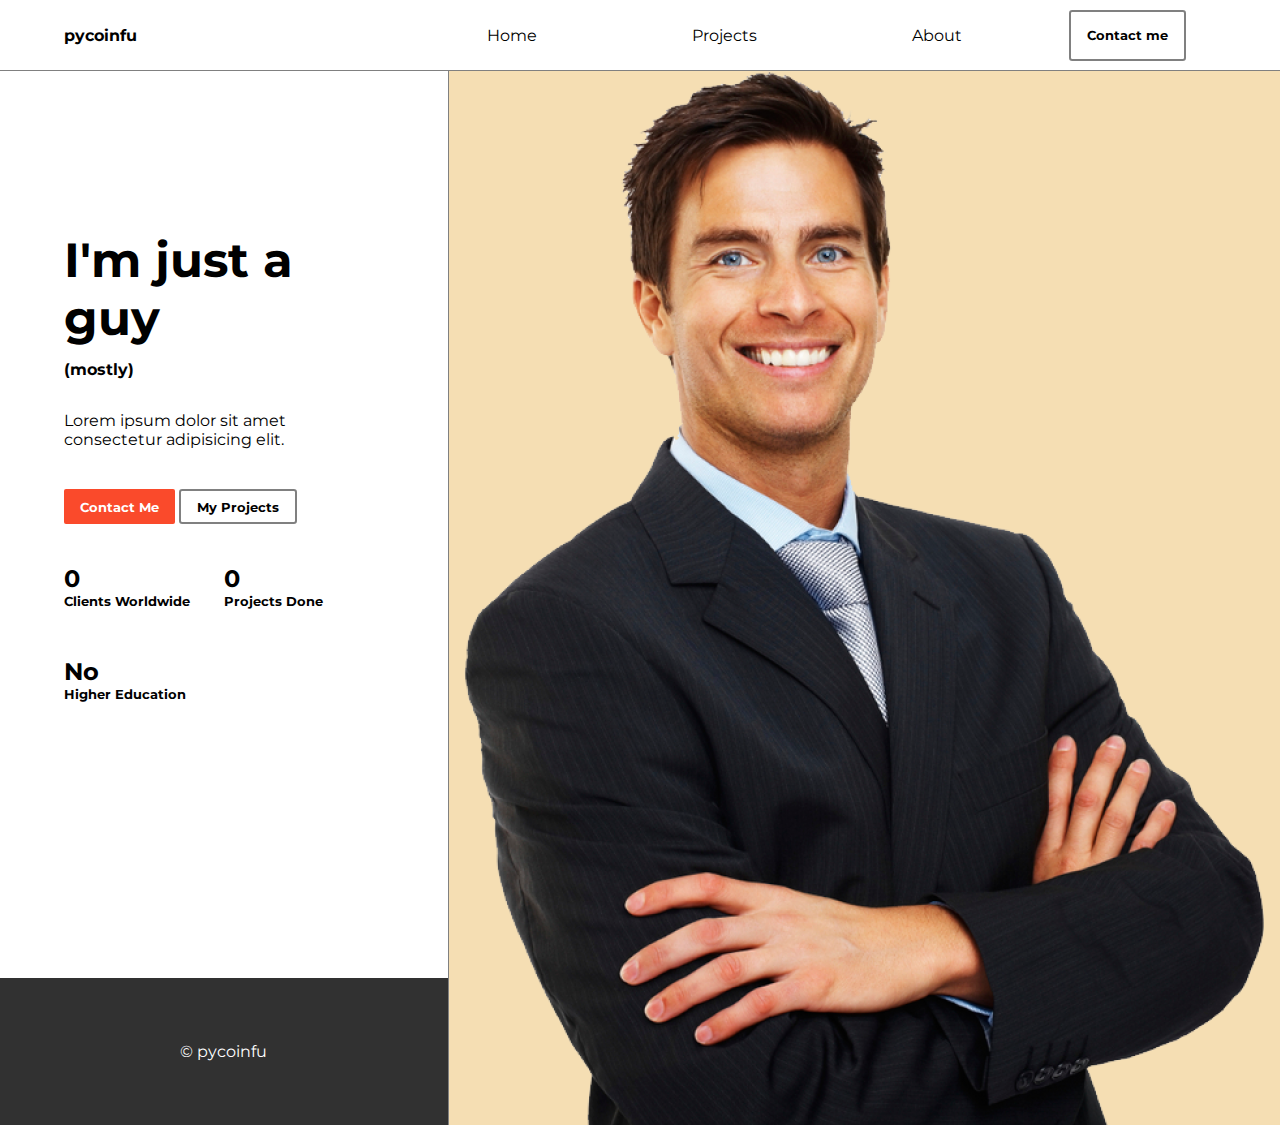
==== commit e7014015: "added projects.py" ====
--- a/index.html
+++ b/index.html
@@ -17,7 +17,7 @@
         <div class="logo"><a href="#">pycoinfu</a></div>
         <nav>
             <a href="#">Home</a>
-            <a href="#">Projects</a>
+            <a href="projects.html">Projects</a>
             <a href="about.html">About</a>
             <button class="border-btn">Contact me</button>
         </nav>
--- a/css/home.css
+++ b/css/home.css
@@ -63,6 +63,13 @@
   font-weight: bold;
 }
 
+footer {
+  padding: 4rem;
+  text-align: center;
+  color: white;
+  background: rgb(49, 49, 49);
+}
+
 @media screen and (max-width: 728px) {
   nav {
     display: none !important;
@@ -76,7 +83,7 @@
 }
 main .main-left .main-left-content {
   padding: 10rem 4rem;
-  padding-bottom: 13.2rem;
+  padding-bottom: 28vh;
 }
 main .main-left .main-left-content h1 {
   font-size: 3rem;
